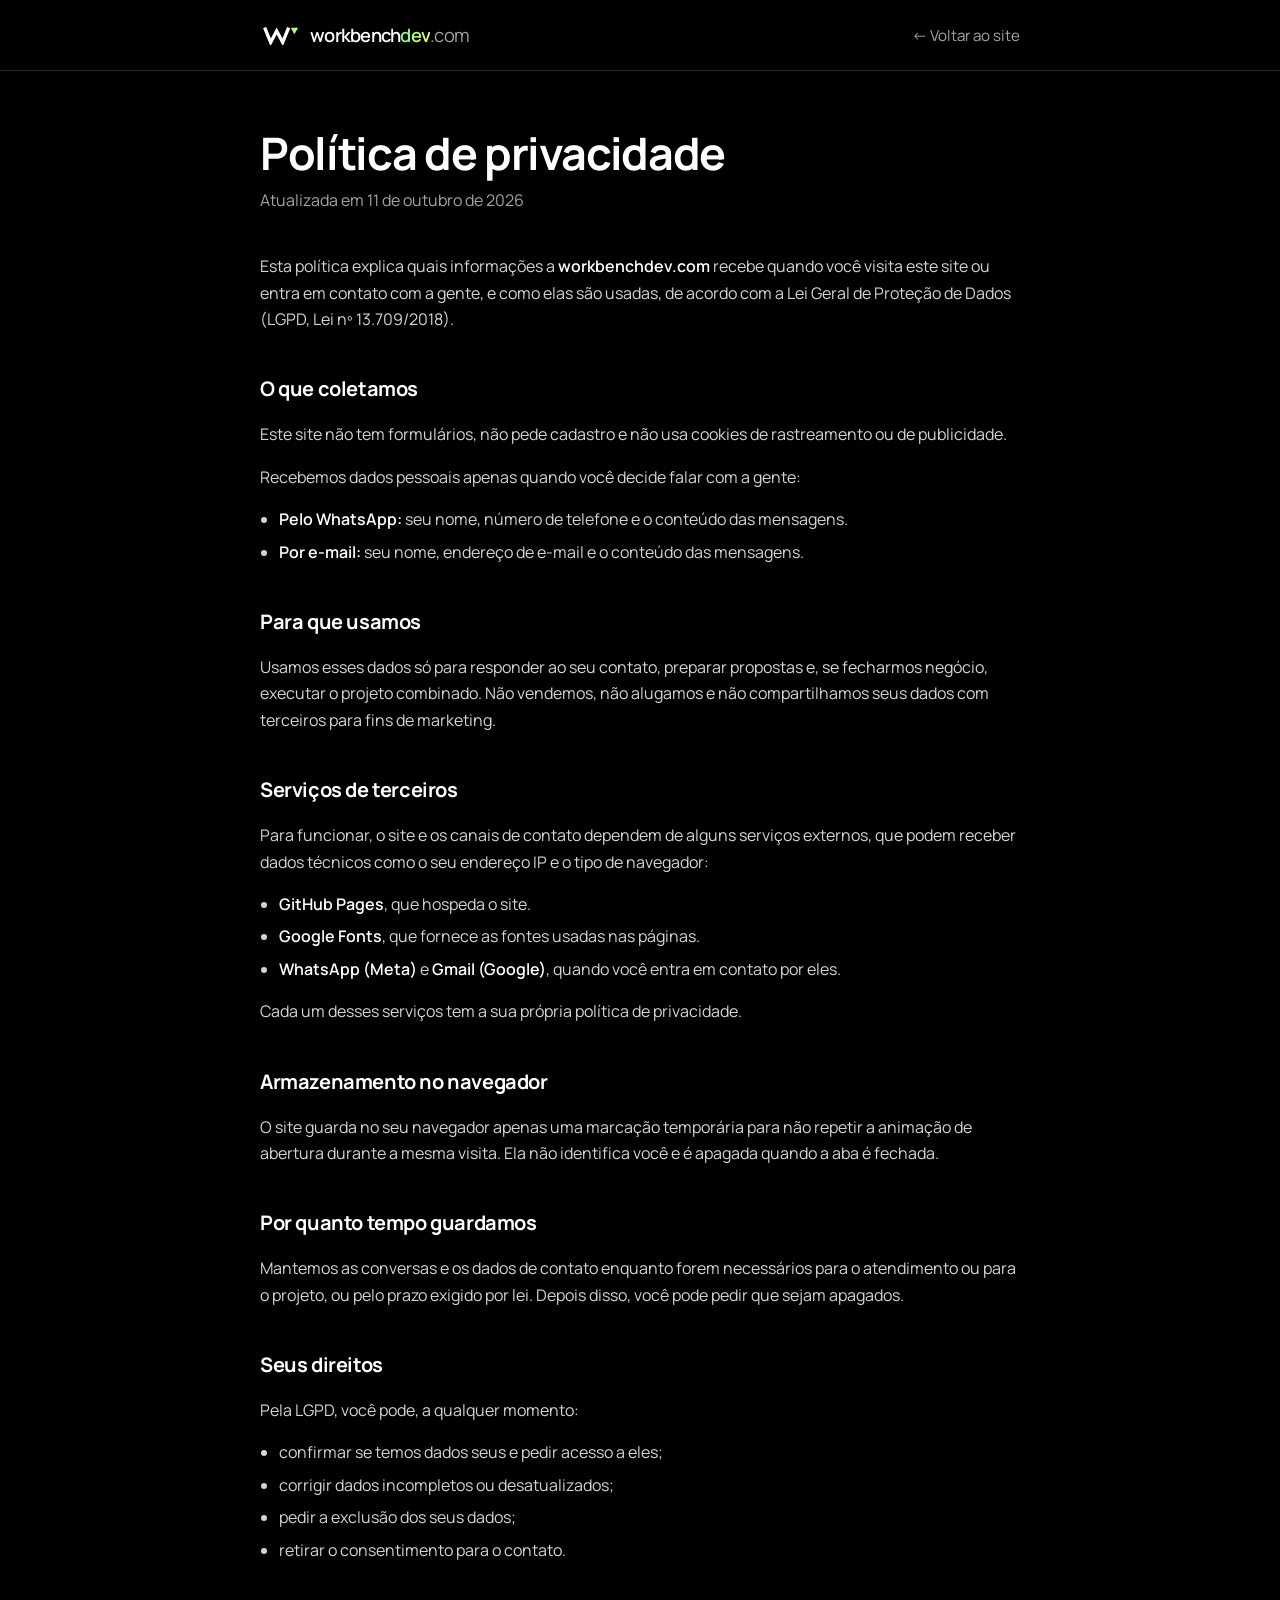
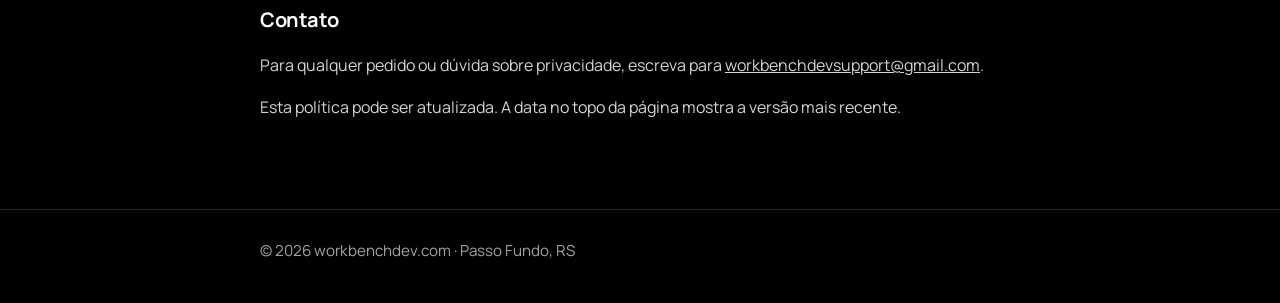
==== privacidade.html @ e575abaa "Separacao dos files && analitcs && Política de privacidade && novo email && Abertura mais curta" ====
<!DOCTYPE html>
<html lang="pt-BR">
<head>
<meta charset="utf-8">
<meta name="viewport" content="width=device-width, initial-scale=1, viewport-fit=cover">
<title>Política de privacidade | workbenchdev.com</title>
<meta name="description" content="Como a workbenchdev.com trata as informações de quem visita o site ou entra em contato.">
<meta name="theme-color" content="#000000">
<link rel="canonical" href="https://workbenchdev.com/privacidade.html">
<link rel="icon" type="image/svg+xml" href="data:image/svg+xml,%3Csvg xmlns='http://www.w3.org/2000/svg' viewBox='0 0 64 64'%3E%3Cdefs%3E%3ClinearGradient id='g' x1='0' y1='0' x2='1' y2='0'%3E%3Cstop offset='0' stop-color='%2374f787'/%3E%3Cstop offset='1' stop-color='%23f3ff7d'/%3E%3C/linearGradient%3E%3C/defs%3E%3Crect width='64' height='64' rx='14' fill='%23000'/%3E%3Cg transform='translate(5 18) scale(.45)'%3E%3Cpath d='M14 8 L32 52 L50 18 L68 52 L86 8' fill='none' stroke='%23fff' stroke-width='11' stroke-miterlimit='3'/%3E%3Cpath d='M92 8 L114 8 L103 28 Z' fill='url(%23g)'/%3E%3C/g%3E%3C/svg%3E">
<link rel="preconnect" href="https://fonts.googleapis.com">
<link rel="preconnect" href="https://fonts.gstatic.com" crossorigin>
<link href="https://fonts.googleapis.com/css2?family=Manrope:wght@400;600;700&display=swap" rel="stylesheet">
<link rel="stylesheet" href="css/privacidade.css">
</head>
<body>

<svg width="0" height="0" style="position:absolute" aria-hidden="true">
  <defs><linearGradient id="gr" x1="0" y1="0" x2="1" y2="0"><stop offset="0" stop-color="#74f787"/><stop offset="1" stop-color="#f3ff7d"/></linearGradient></defs>
</svg>

<header>
  <div class="wrap">
    <a class="brand" href="./" aria-label="workbenchdev.com, página inicial">
      <svg viewBox="0 0 120 60" role="presentation"><path class="lw" d="M14 8 L32 52 L50 18 L68 52 L86 8"/><path class="lt" d="M92 8 L114 8 L103 28 Z"/></svg>
      <span class="wm">workbench<b>dev</b><i>.com</i></span>
    </a>
    <a class="back" href="./">← Voltar ao site</a>
  </div>
</header>

<main>
  <div class="wrap">
    <h1>Política de privacidade</h1>
    <p class="upd">Atualizada em 11 de outubro de 2026</p>

    <p>Esta política explica quais informações a <strong>workbenchdev.com</strong> recebe quando você visita este site ou entra em contato com a gente, e como elas são usadas, de acordo com a Lei Geral de Proteção de Dados (LGPD, Lei nº 13.709/2018).</p>

    <h2>O que coletamos</h2>
    <p>Este site não tem formulários, não pede cadastro e não usa cookies de rastreamento ou de publicidade.</p>
    <p>Recebemos dados pessoais apenas quando você decide falar com a gente:</p>
    <ul>
      <li><strong>Pelo WhatsApp:</strong> seu nome, número de telefone e o conteúdo das mensagens.</li>
      <li><strong>Por e-mail:</strong> seu nome, endereço de e-mail e o conteúdo das mensagens.</li>
    </ul>

    <h2>Para que usamos</h2>
    <p>Usamos esses dados só para responder ao seu contato, preparar propostas e, se fecharmos negócio, executar o projeto combinado. Não vendemos, não alugamos e não compartilhamos seus dados com terceiros para fins de marketing.</p>

    <h2>Serviços de terceiros</h2>
    <p>Para funcionar, o site e os canais de contato dependem de alguns serviços externos, que podem receber dados técnicos como o seu endereço IP e o tipo de navegador:</p>
    <ul>
      <li><strong>GitHub Pages</strong>, que hospeda o site.</li>
      <li><strong>Google Fonts</strong>, que fornece as fontes usadas nas páginas.</li>
      <li><strong>WhatsApp (Meta)</strong> e <strong>Gmail (Google)</strong>, quando você entra em contato por eles.</li>
    </ul>
    <p>Cada um desses serviços tem a sua própria política de privacidade.</p>

    <h2>Armazenamento no navegador</h2>
    <p>O site guarda no seu navegador apenas uma marcação temporária para não repetir a animação de abertura durante a mesma visita. Ela não identifica você e é apagada quando a aba é fechada.</p>

    <h2>Por quanto tempo guardamos</h2>
    <p>Mantemos as conversas e os dados de contato enquanto forem necessários para o atendimento ou para o projeto, ou pelo prazo exigido por lei. Depois disso, você pode pedir que sejam apagados.</p>

    <h2>Seus direitos</h2>
    <p>Pela LGPD, você pode, a qualquer momento:</p>
    <ul>
      <li>confirmar se temos dados seus e pedir acesso a eles;</li>
      <li>corrigir dados incompletos ou desatualizados;</li>
      <li>pedir a exclusão dos seus dados;</li>
      <li>retirar o consentimento para o contato.</li>
    </ul>

    <h2>Contato</h2>
    <p>Para qualquer pedido ou dúvida sobre privacidade, escreva para <a href="#" data-mail>o nosso e-mail de suporte</a>.</p>
    <p>Esta política pode ser atualizada. A data no topo da página mostra a versão mais recente.</p>
  </div>
</main>

<footer>
  <div class="wrap">© 2026 workbenchdev.com · Passo Fundo, RS</div>
</footer>

<script>
(function () {
  var MU = 'workbenchdevsupport', MH = 'gmail.com';
  Array.prototype.forEach.call(document.querySelectorAll('[data-mail]'), function (a) {
    a.textContent = MU + '@' + MH;
    a.href = 'mailto:' + MU + '@' + MH;
  });
})();
</script>
</body>
</html>
---- css/privacidade.css ----
:root {
  --grad: linear-gradient(90deg, #74f787, #f3ff7d);
  --line: rgba(255, 255, 255, .16);
  --muted: #a3a3a3;
}
* { box-sizing: border-box; }
html { -webkit-text-size-adjust: 100%; }
body { margin: 0; background: #000; color: #fff; font-family: Manrope, system-ui, sans-serif; line-height: 1.65; }
a { color: inherit; }
.wrap { width: min(100% - 32px, 760px); margin: 0 auto; }
header { border-bottom: 1px solid var(--line); }
header .wrap { display: flex; align-items: center; justify-content: space-between; gap: 16px; padding: 20px 0; }
.brand { display: flex; align-items: center; gap: 10px; text-decoration: none; font-size: 1.15rem; }
.brand svg { width: 40px; height: auto; display: block; }
.brand .lw { fill: none; stroke: #fff; stroke-width: 10; stroke-miterlimit: 3; }
.brand .lt { fill: url(#gr); }
.wm { font-weight: 600; letter-spacing: -.04em; white-space: nowrap; }
.wm b { font-weight: 600; background: var(--grad); -webkit-background-clip: text; background-clip: text; color: transparent; -webkit-text-fill-color: transparent; }
.wm i { font-style: normal; font-weight: 400; color: var(--muted); }
.back { color: var(--muted); text-decoration: none; font-size: .95rem; }
.back:hover { color: #fff; }
main { padding: 56px 0 72px; }
h1 { font-size: clamp(2rem, 6vw, 2.8rem); line-height: 1.15; letter-spacing: -.03em; margin: 0 0 8px; }
.upd { color: var(--muted); margin: 0 0 40px; }
h2 { font-size: 1.25rem; letter-spacing: -.02em; margin: 40px 0 10px; }
p, li { color: #d4d4d4; }
ul { padding-left: 1.2em; }
li { margin: 6px 0; }
strong { color: #fff; font-weight: 600; }
footer { border-top: 1px solid var(--line); color: var(--muted); font-size: .95rem; }
footer .wrap { padding: 28px 0 40px; }
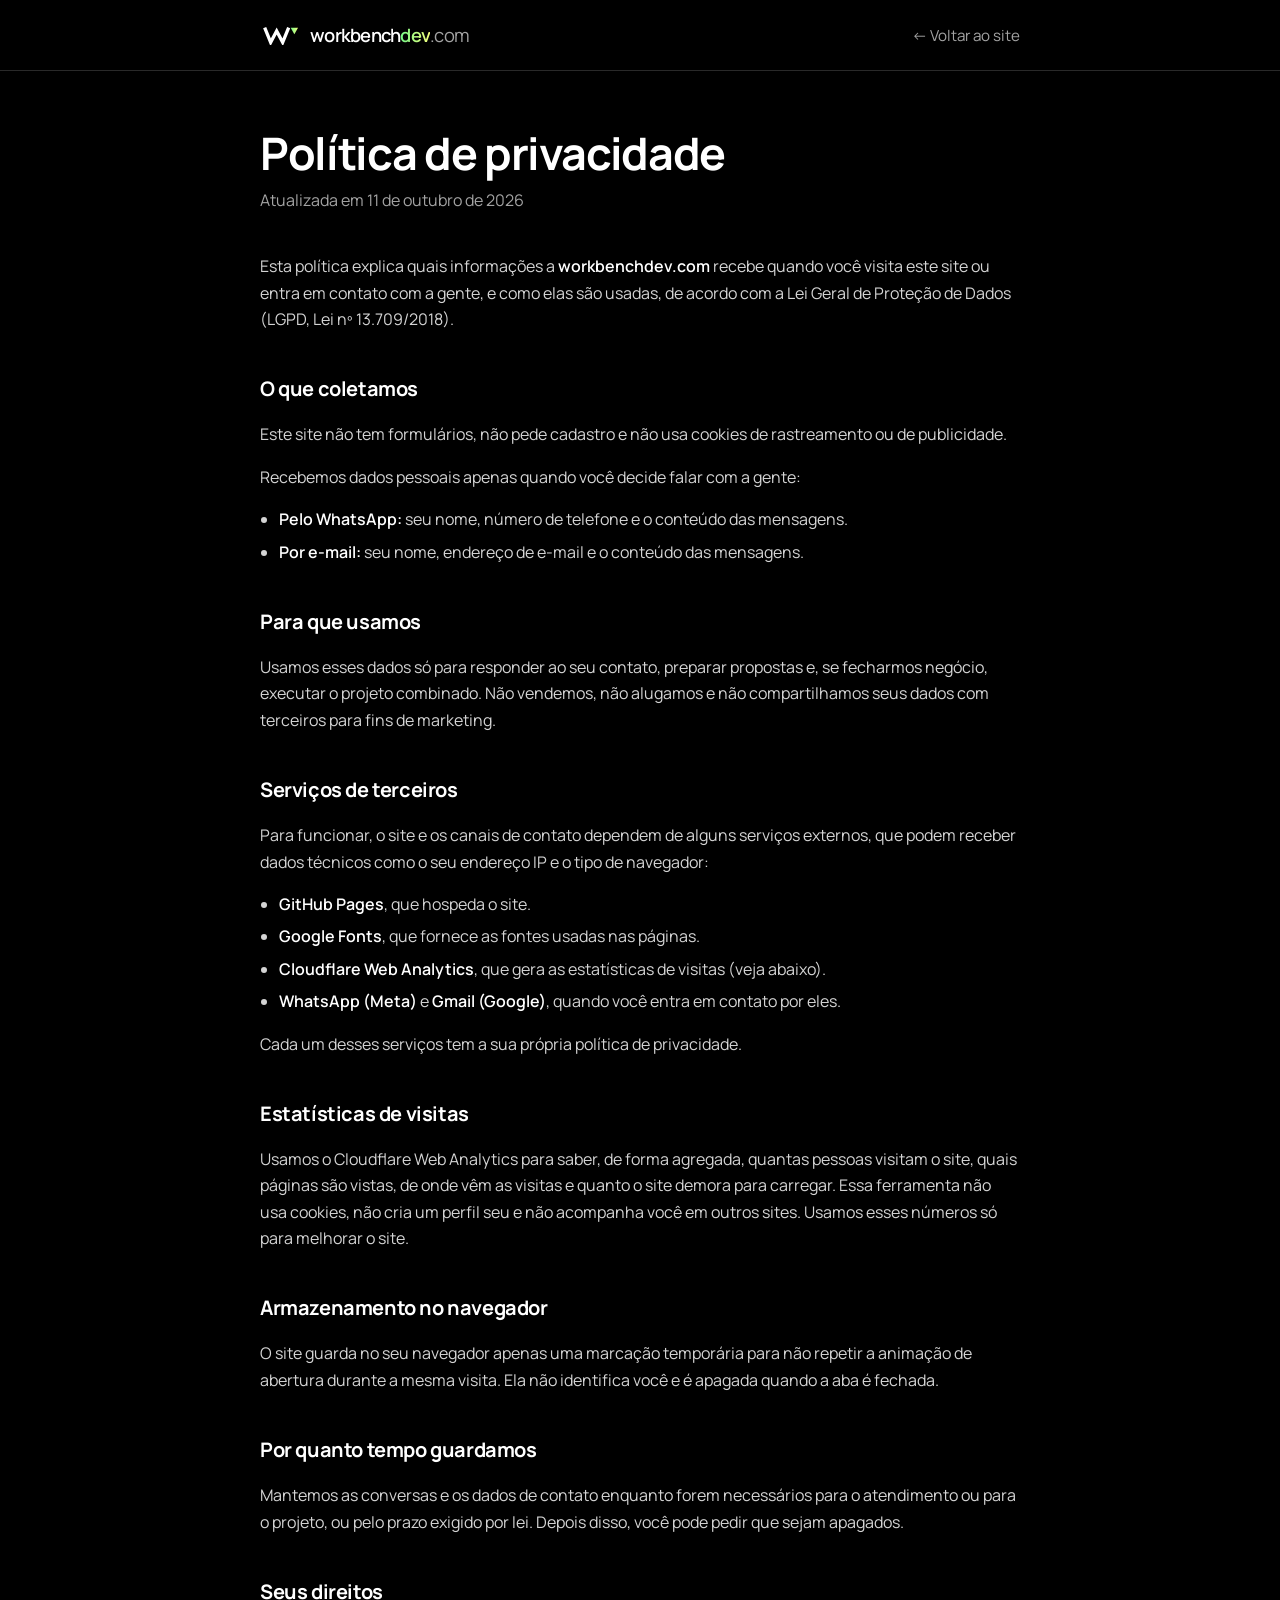
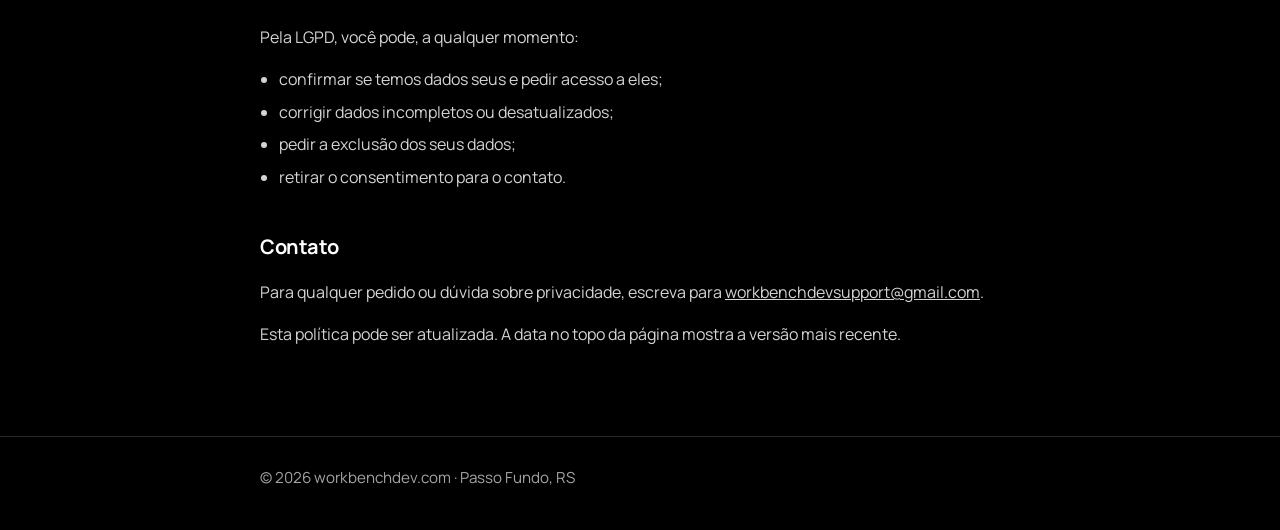
==== commit de3b586a: "Adiciona Cloudflare Web Analytics e atualiza politica de privacidade Co-Authored-By: Claude Opus 5.5" ====
--- a/privacidade.html
+++ b/privacidade.html
@@ -52,9 +52,13 @@
     <ul>
       <li><strong>GitHub Pages</strong>, que hospeda o site.</li>
       <li><strong>Google Fonts</strong>, que fornece as fontes usadas nas páginas.</li>
+      <li><strong>Cloudflare Web Analytics</strong>, que gera as estatísticas de visitas (veja abaixo).</li>
       <li><strong>WhatsApp (Meta)</strong> e <strong>Gmail (Google)</strong>, quando você entra em contato por eles.</li>
     </ul>
     <p>Cada um desses serviços tem a sua própria política de privacidade.</p>
+
+    <h2>Estatísticas de visitas</h2>
+    <p>Usamos o Cloudflare Web Analytics para saber, de forma agregada, quantas pessoas visitam o site, quais páginas são vistas, de onde vêm as visitas e quanto o site demora para carregar. Essa ferramenta não usa cookies, não cria um perfil seu e não acompanha você em outros sites. Usamos esses números só para melhorar o site.</p>
 
     <h2>Armazenamento no navegador</h2>
     <p>O site guarda no seu navegador apenas uma marcação temporária para não repetir a animação de abertura durante a mesma visita. Ela não identifica você e é apagada quando a aba é fechada.</p>
@@ -90,5 +94,6 @@
   });
 })();
 </script>
+<!-- Cloudflare Web Analytics --><script type='module' src='https://static.cloudflareinsights.com/beacon.min.js' data-cf-beacon='{"token": "27d5e99847fa4abda779a3b50df52f8f"}'></script><!-- End Cloudflare Web Analytics -->
 </body>
 </html>
